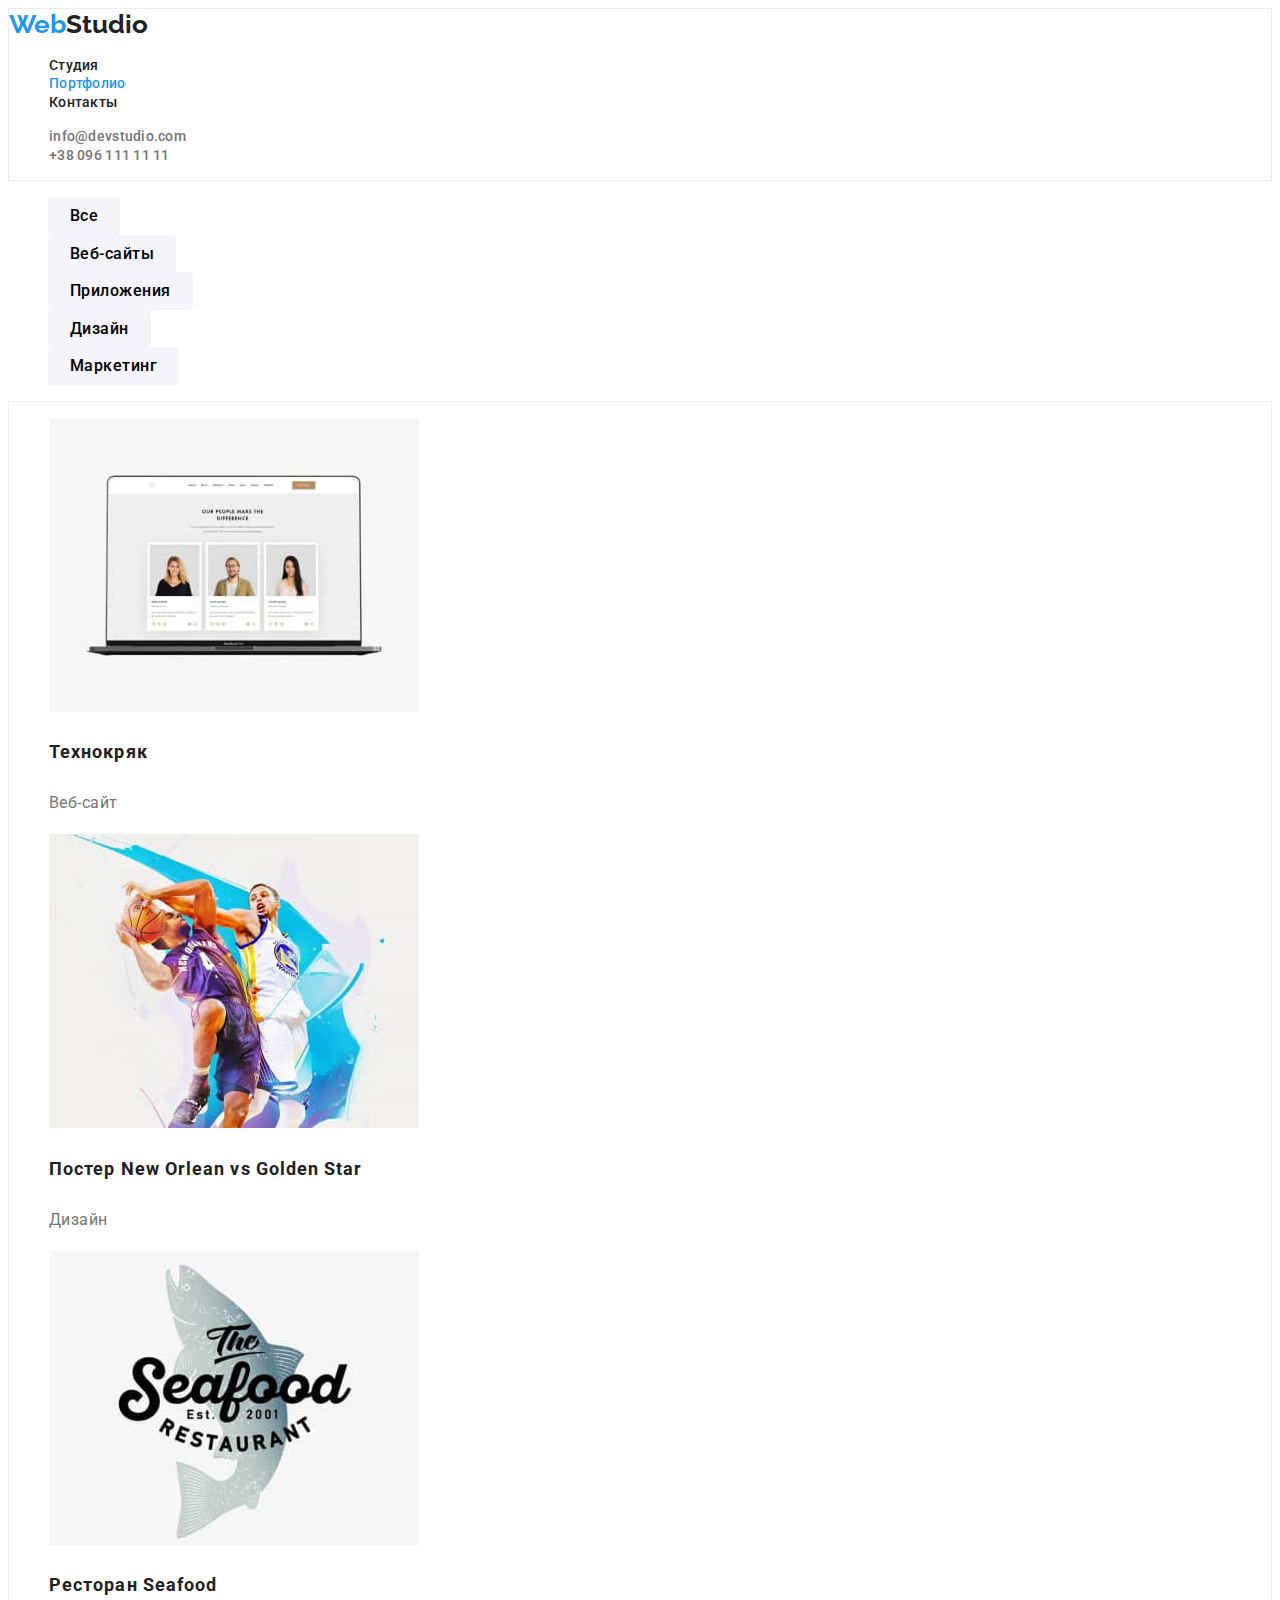
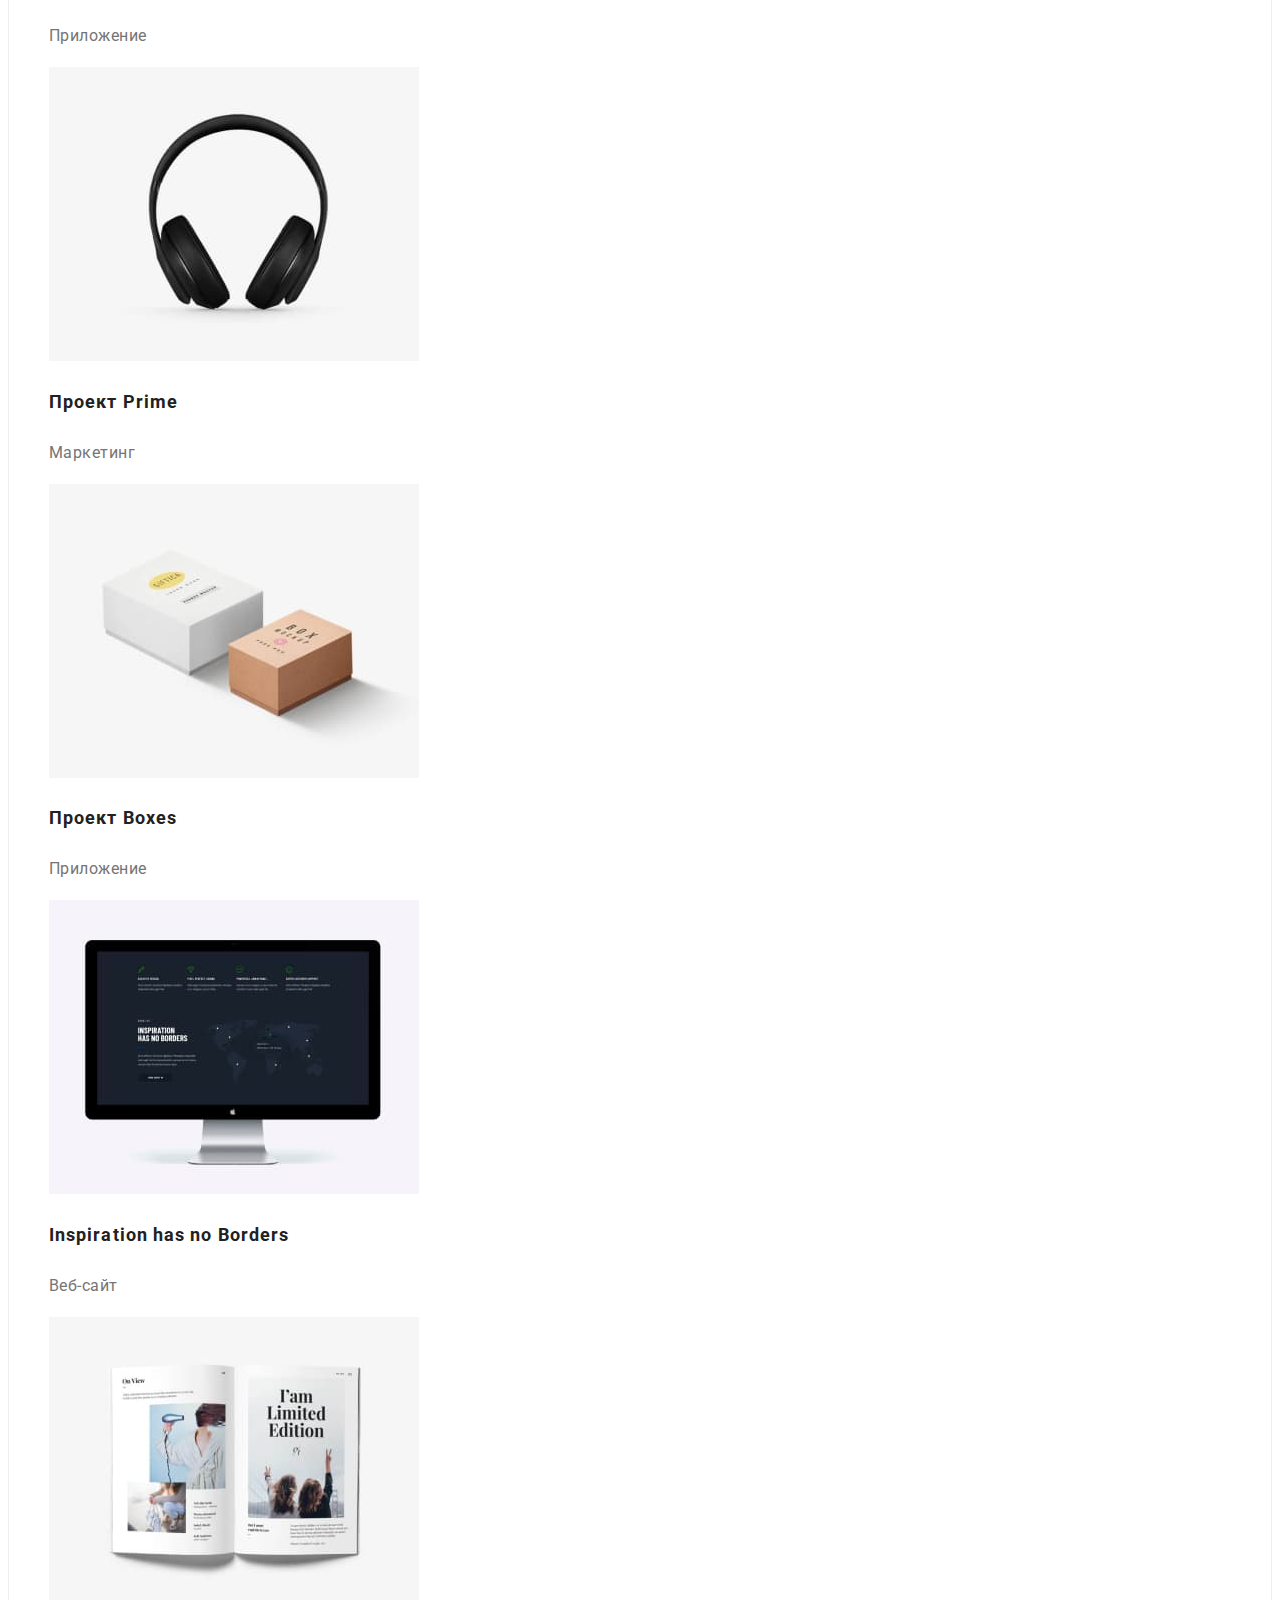
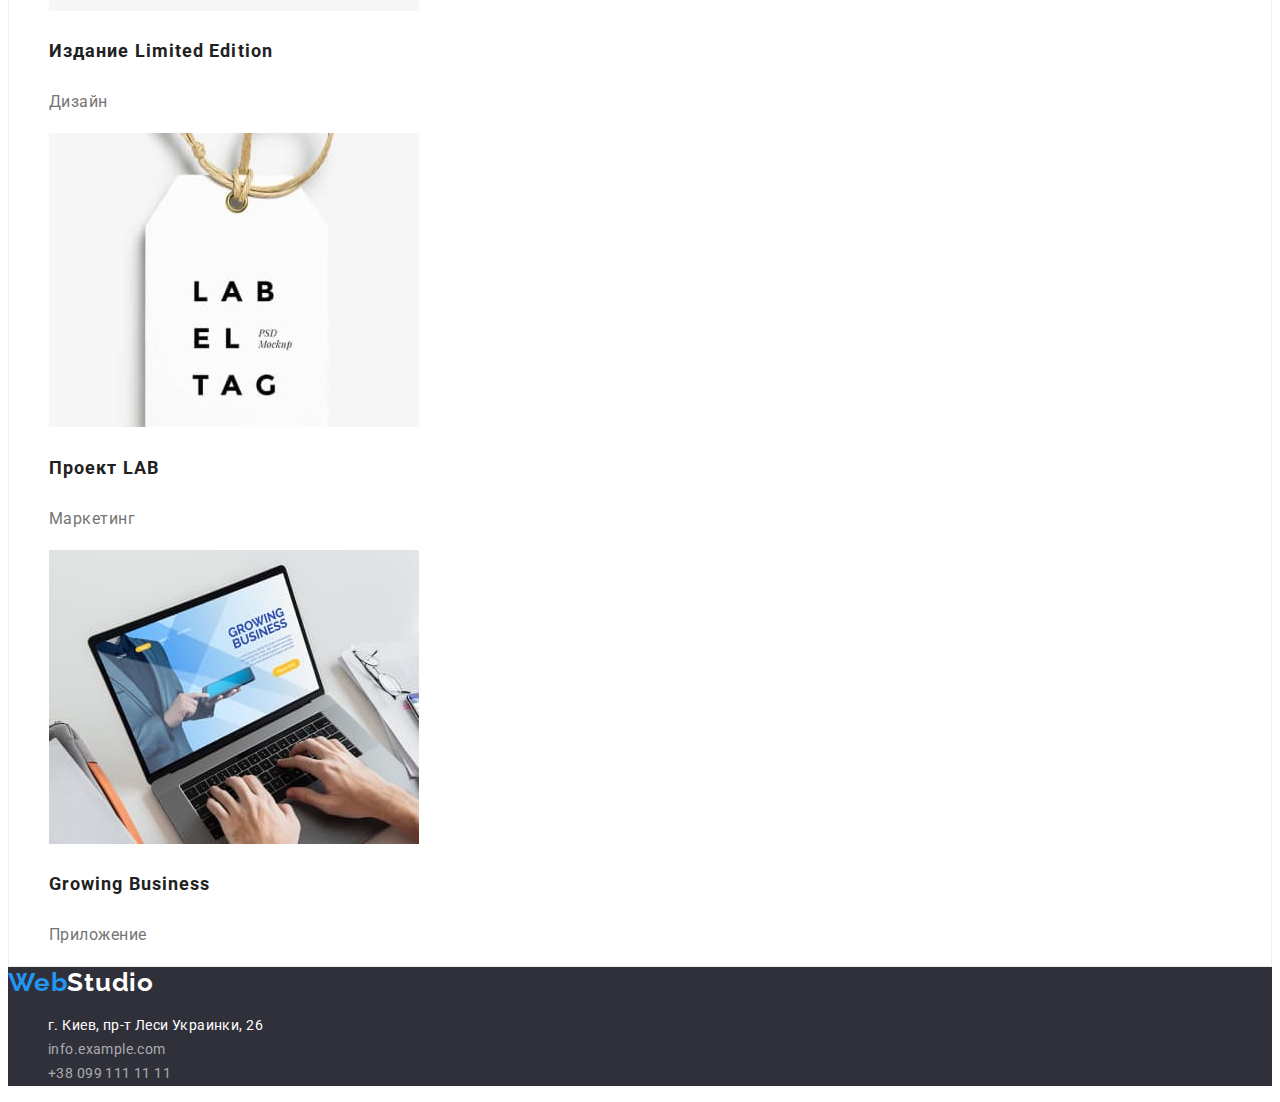
==== portfolio.html @ 3dc6fac5 "Initial commit" ====
<!DOCTYPE html>
<html lang="ru">
  <head>
    <meta charset="UTF-8" />
    <meta http-equiv="X-UA-Compatible" content="IE=edge" />
    <meta name="viewport" content="width=device-width, initial-scale=1.0" />
    <title>Портфолио</title>
    <link link rel="stylesheet" href="./css/styles.css" />
    <link link
      href="https://fonts.googleapis.com/css2?family=Raleway:wght@700&family=Roboto:wght@400;500;700;900&display=swap"
      rel="stylesheet"
    />
  </head>
  <body>
    <header class="header">
      <div class="container container-top">
        <a class="logo header-logo link" href="./index.html">
          <span class="logo-accent">Web</span>Studio
        </a>
        <div class="header-content">
          <nav class="nav">
            <ul class="nav-list list">
              <li class="nav-list-item">
                <a class="nav-link link" href="./index.html">Студия</a>
              </li>
              <li class="nav-list-item">
                <a class="nav-link link nav-link-active" href="./portfolio.html">Портфолио</a>
              </li>
              <li class="nav-list-item">
                <a class="nav-link link" href="#contacts">Контакты</a>
              </li>
            </ul>
          </nav>
          <ul class="top-menu-contacts-list list">
            <li class="top-menu-contacts-item">
              <a
                class="top-menu-contacts-link link"
                href="mailto:info@devstudio.com"
              >
                info@devstudio.com</a
              >
            </li>
            <li class="top-menu-contacts-item">
              <a class="top-menu-contacts-link link" href="tel:+380961111111"
                >+38 096 111 11 11</a
              >
            </li>
          </ul>
        </div>
      </div>
    </header>
    <main>
      <!-- Filters Section -->
      <section class="filters-section">
        <div class="container filters-container">
          <h2 hidden class="section-title">Фильтры</h2>
          <ul class="filters-list list">
            <li class="filters-item item">
              <button class="filters-button btn" type="button">Все</button>
            </li>
            <li class="filters-item item">
              <button class="filters-button btn" type="button">Веб-сайты</button>
            </li>
            <li class="filters-item item">
              <button class="filters-button btn" type="button">Приложения</button>
            </li>
            <li class="filters-item item">
              <button class="filters-button btn" type="button">Дизайн</button>
            </li>
            <li class="filters-item item">
              <button class="filters-button btn " type="button">Маркетинг</button>
            </li>
          </ul>
        </div>
      </section>
      <!-- Projects Section -->
      <section class="projects-section">
        <div class="conteiner projects-conteiner">
          <h2 hidden class="section-title">Проекты</h2>
          <!-- скрыть -->
          <ul class="projects-list list">
            <li class="projects-item">
              <img
                src="./images/projects/project1.jpg"
                alt="project1"
                class="projects-img"
                width="370"
                height="294"
              />
              <h3 class="projects-name">Технокряк</h3>
              <p class="projets-description">Веб-сайт</p>
            </li>
            <li class="projects-item">
              <img
                src="./images/projects/project2.jpg"
                alt="project2"
                class="projects-img"
                width="370"
                height="294"
              />
              <h3 class="projects-name">Постер New Orlean vs Golden Star</h3>
              <p class="projets-description">Дизайн</p>
            </li>
            <li class="projects-item">
              <img
                src="./images/projects/project3.jpg"
                alt="project3"
                class="projects-img"
                width="370"
                height="294"
              />
              <h3 class="projects-name">Ресторан Seafood</h3>
              <p class="projets-description">Приложение</p>
            </li>
            <li class="projects-item">
              <img
                src="./images/projects/project4.jpg"
                alt="project4"
                class="projects-img"
                width="370"
                height="294"
              />
              <h3 class="projects-name">Проект Prime</h3>
              <p class="projets-description">Маркетинг</p>
            </li>
            <li class="projects-item">
              <img
                src="./images/projects/project5.jpg"
                alt="project5"
                class="projects-img"
                width="370"
                height="294"
              />
              <h3 class="projects-name">Проект Boxes</h3>
              <p class="projets-description">Приложение</p>
            </li>
            <li class="projects-item">
              <img
                src="./images/projects/project6.jpg"
                alt="project6"
                class="projects-img"
                width="370"
                height="294"
              />
              <h3 class="projects-name" lang="en">Inspiration has no Borders</h3>
              <p class="projets-description">Веб-сайт</p>
            </li>
            <li class="projects-item">
              <img
                src="./images/projects/project7.jpg"
                alt="project7"
                class="projects-img"
                width="370"
                height="294"
              />
              <h3 class="projects-name">Издание Limited Edition</h3>
              <p class="projets-description">Дизайн</p>
            </li>
            <li class="projects-item">
              <img
                src="./images/projects/project8.jpg"
                alt="project8"
                class="projects-img"
                width="370"
                height="294"
              />
              <h3 class="projects-name">Проект LAB</h3>
              <p class="projets-description">Маркетинг</p>
            </li>
            <li class="projects-item">
              <img
                src="./images/projects/project9.jpg"
                alt="project9"
                class="projects-img"
                width="370"
                height="294"
              />
              <h3 class="projects-name" lang="en">Growing Business</h3>
              <p class="projets-description">Приложение</p>
            </li>
          </ul>
        </div>
      </section>
    </main>
    <!--Footer-->
    <footer class="footer" id="contacts">
      <div class="container footer-container">
        <a class="logo footer-logo link" href="./index.html">
          <span class="logo-accent">Web</span>Studio
        </a>
        <address class="footer-address">
          <ul class="footer-list list">
            <li>
              <a
                href="https://goo.gl/maps/AorqNfxdtR1ALaBC8"
                target="-blank"
                rel="noopener noreferrer"
                class="footer-contacts-item link"
                >г. Киев, пр-т Леси Украинки, 26</a
              >
            </li>
            <li>
              <a class="footer-contacts-link link" href="mailto:info.example.com"
                >info.example.com</a
              >
            </li>
            <li>
              <a class="footer-contacts-link link" href="tel:+380991111111">
                +38 099 111 11 11</a
              >
            </li>
          </ul>
        </address>
      </div>
    </footer>
  </body>
</html>
---- css/styles.css ----
:root {
    --accent: #2196F3;
    --main-bg: #FFFFFF;
    --secondary-bg: #F5F4FA;
    --main-text: #212121;
    --secondary-text: #757575;
    --light-text: #ffffff;
    --footer-contacts: rgba(255, 255, 255, 0.6);
    --footer-bg: #2F303A;
    --nav-underline: #ECECEC;
    --item-border: #EEEEEE;
    /* fonts */
    --main-font:"Roboto";
    --secondary-font: "Raleway";
}

body {
    font-family:var(--main-font),sans-serif;
    font-size: 16px;
    line-height: 1.15;
    color: var(--main-text);
    background-color: var(--main-bg);
    height: 100%;
}

.btn {
    font-family: inherit;
    text-transform: none;
    border-style: none;
    border-radius: 4px;
}

.list {
    list-style: none;

}

.link {
    text-decoration: none;
    color: var(--main-text)
}


/* Header section */

.header {
    background-color: var(--main-bg);
    border: 1px solid var(--nav-underline);
}

.nav-link, .top-menu-contacts-link {
    font-style: normal;
    font-weight: 500;
    font-size: 14px;
    line-height: 1.14;
    letter-spacing: 0.02em;
}
.nav-link {
    color: var(--main-text);
}

.nav-link-active {
    color: var(--accent);
}
.top-menu-contacts-link{
    color: var(--secondary-text);
}

/* Hover */

.top-menu-contacts-link:hover,
.nav-link:hover,
.footer-contacts-link:hover,
.footer-contacts-item:hover,
.top-menu-contacts-link:focus,
.nav-link:focus,
.footer-contacts-link:focus,
.footer-contacts-item:focus {
    outline: none;
    border: none;
    color: var(--accent)
}

.hero-button,
.filters-button:hover,
.hero-button,
.filters-button:focus {
    outline: none;
    cursor: pointer;
}

.filters-button:hover,
.filters-button:focus {
    background-color: var(--accent);
    box-shadow: 0px 3px 1px rgba(0, 0, 0, 0.1), 0px 1px 2px rgba(0, 0, 0, 0.08), 0px 2px 2px rgba(0, 0, 0, 0.12);
    color: var(--light-text);
}

/* Logo */

.logo {
    width: 145px;
    height: 31px;
    display: flex;
    font-size: 26px;
    line-height: 1.2;
    font-family:var(--secondary-font), sans-serif;
    font-weight: 700;
}

.logo-accent {
    color: var(--accent)
}

/* hero */

.hero-container {
    background-color: var(--footer-bg);
}

.hero-container {
    width: 100%;    
    height: 600px;
    margin-left: 0px;
    margin-top: 0px;
}

.hero-title {
    font-style: normal;
    font-weight: 900;
    font-size: 44px;
    line-height: 1.36;
    color: var(--light-text);
    text-align: center;
    letter-spacing: 0.06em;
    text-transform: uppercase;
}

.hero-title {
    max-width: 696px;
    height: 120px;
    margin: auto;
    padding-top: 200px;
}

/* hero button */

.hero-button {
    font-style: normal;
    font-weight: 700;
    line-height: 1.875;
    font-size: 16px;
    background-color: var(--accent);
    box-shadow: 0px 4px 4px rgba(0, 0, 0, 0.15);
    letter-spacing: 0.06em;
    color: var(--light-text);
}

.hero-button {
    margin-left: auto;
    margin-right: auto;
    padding: 10px 32px;  
}

.hero-button {
    display: block;
    align-items: center;
    text-align: center;
}

/* Section title */
.section_title {
    font-style: normal;
    font-weight: 700;
    font-size: 36px;
    line-height: 1.17;
    text-align: center;
    letter-spacing: 0.03em;
}
.section_title {
    text-align: center;
    margin-bottom: 30px
}

/* Benefits section */

.benefits-item-title {
    font-style: normal;
    font-weight: 700;
    font-size: 14px;
    line-height: 1.14;
    letter-spacing: 0.03em;
    text-transform: uppercase;
}

.benefits-item-text {
    font-size: 14px;
    line-height: 1.7;
    letter-spacing: 0.03em;
    color:var(--secondary-text)
}

/* Team Section */

.team-container {
    background-color: var(--secondary-bg);
    width: 1600px;
}

.team-card-name, .team-card-position {
    font-style: normal;
    font-size: 16px;
    line-height: 1.19;
    text-align: center;
    letter-spacing: 0.03em;
}
.team-card-name {
font-weight: 500;
}
.team-card-position, .projets-description  {
    color: var(--secondary-text);
}

/* Portfolio filters */

.filters-button {
    font-style: normal;
    font-weight: 500;
    font-size: 16px;
    line-height: 1.6;
    text-align: center;
    letter-spacing: 0.03em;
    background-color: var(--secondary-bg);
    padding: 6px 22px;
}

/* Ptojects */

.projects-conteiner {
    box-sizing: border-box;
    border: 1px solid #EEEEEE;
}

.projects-name {
    font-style: normal;
    font-weight: 700;
    font-size: 18px;
    line-height: 2;
    letter-spacing: 0.06em;
}

.projets-description {
    line-height: 1.88;
    letter-spacing: 0.03em;
}

/* Footer */

.footer-container {
    background-color: var(--footer-bg);
}

.footer-logo {
    font-style: normal;
    font-weight: 700;
    font-size: 26px;
    line-height: 1.19;
    letter-spacing: 0.03em;
    color: var(--light-text);
}

.footer-contacts-item, .footer-contacts-link {
    font-style: normal;
    font-weight: 400;
    font-size: 14px;
    line-height: 1.7;
    letter-spacing: 0.03em;
}

.footer-contacts-item {
    color: var(--light-text);
}

.footer-contacts-link {
    color: rgba(255, 255, 255, 0.6);
}
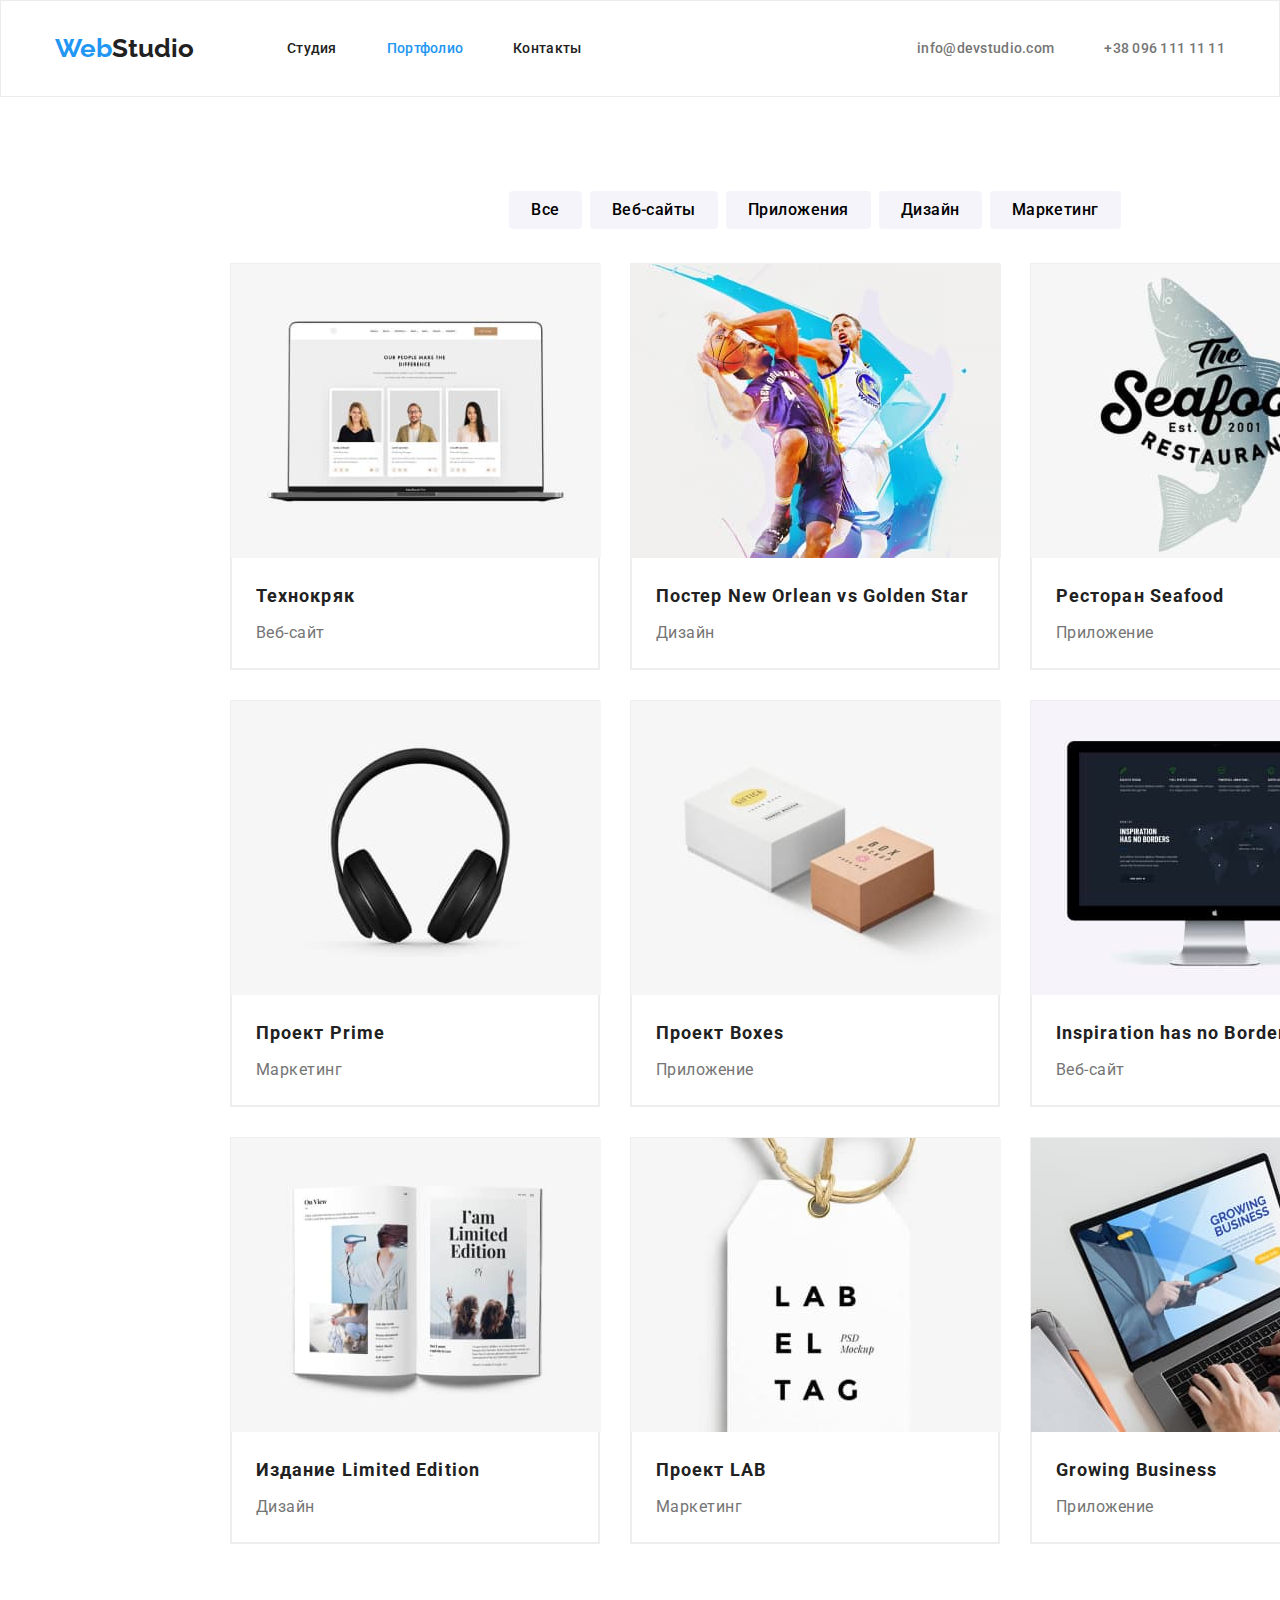
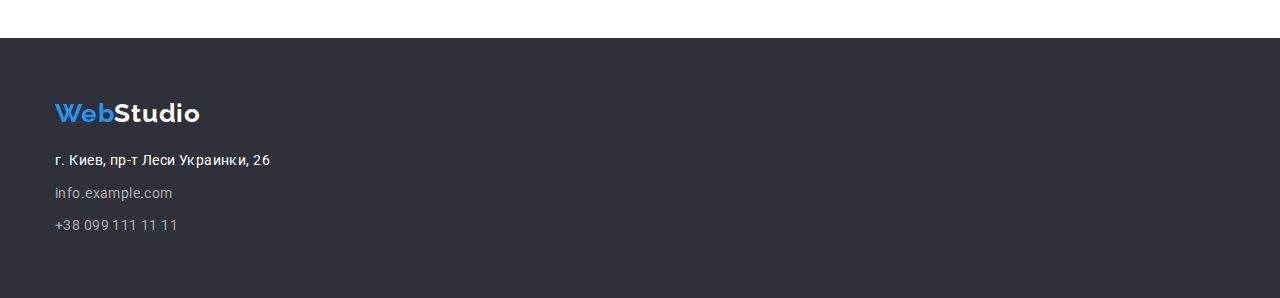
==== commit a4355f85: "flex+margin+hidden" ====
--- a/portfolio.html
+++ b/portfolio.html
@@ -5,15 +5,14 @@
     <meta http-equiv="X-UA-Compatible" content="IE=edge" />
     <meta name="viewport" content="width=device-width, initial-scale=1.0" />
     <title>Портфолио</title>
+    <link rel="stylesheet" href="https://cdnjs.cloudflare.com/ajax/libs/modern-normalize/1.1.0/modern-normalize.min.css" integrity="sha512-wpPYUAdjBVSE4KJnH1VR1HeZfpl1ub8YT/NKx4PuQ5NmX2tKuGu6U/JRp5y+Y8XG2tV+wKQpNHVUX03MfMFn9Q==" crossorigin="anonymous" referrerpolicy="no-referrer" />
     <link link rel="stylesheet" href="./css/styles.css" />
-    <link link
-      href="https://fonts.googleapis.com/css2?family=Raleway:wght@700&family=Roboto:wght@400;500;700;900&display=swap"
-      rel="stylesheet"
-    />
+    <link link href="https://fonts.googleapis.com/css2?family=Raleway:wght@700&family=Roboto:wght@400;500;700;900&display=swap" rel="stylesheet"/>
   </head>
   <body>
+    <!-- header -->
     <header class="header">
-      <div class="container container-top">
+      <div class="container container-top-line">
         <a class="logo header-logo link" href="./index.html">
           <span class="logo-accent">Web</span>Studio
         </a>
@@ -24,7 +23,9 @@
                 <a class="nav-link link" href="./index.html">Студия</a>
               </li>
               <li class="nav-list-item">
-                <a class="nav-link link nav-link-active" href="./portfolio.html">Портфолио</a>
+                <a class="nav-link link nav-link-active" href="./portfolio.html"
+                  >Портфолио</a
+                >
               </li>
               <li class="nav-list-item">
                 <a class="nav-link link" href="#contacts">Контакты</a>
@@ -49,34 +50,40 @@
         </div>
       </div>
     </header>
-    <main>
+    <main class="section">
       <!-- Filters Section -->
-      <section class="filters-section">
+      <section class="filters">
         <div class="container filters-container">
-          <h2 hidden class="section-title">Фильтры</h2>
+          <h2 class="section-title hidden">Фильтры</h2>
           <ul class="filters-list list">
             <li class="filters-item item">
               <button class="filters-button btn" type="button">Все</button>
             </li>
             <li class="filters-item item">
-              <button class="filters-button btn" type="button">Веб-сайты</button>
-            </li>
-            <li class="filters-item item">
-              <button class="filters-button btn" type="button">Приложения</button>
+              <button class="filters-button btn" type="button">
+                Веб-сайты
+              </button>
+            </li>
+            <li class="filters-item item">
+              <button class="filters-button btn" type="button">
+                Приложения
+              </button>
             </li>
             <li class="filters-item item">
               <button class="filters-button btn" type="button">Дизайн</button>
             </li>
             <li class="filters-item item">
-              <button class="filters-button btn " type="button">Маркетинг</button>
+              <button class="filters-button btn" type="button">
+                Маркетинг
+              </button>
             </li>
           </ul>
         </div>
       </section>
       <!-- Projects Section -->
-      <section class="projects-section">
-        <div class="conteiner projects-conteiner">
-          <h2 hidden class="section-title">Проекты</h2>
+      <section class="projects">
+        <div class="container projects-container">
+          <h2 class="section-title hidden">Проекты</h2>
           <!-- скрыть -->
           <ul class="projects-list list">
             <li class="projects-item">
@@ -87,8 +94,10 @@
                 width="370"
                 height="294"
               />
-              <h3 class="projects-name">Технокряк</h3>
-              <p class="projets-description">Веб-сайт</p>
+              <div class="projects-card">
+                <h3 class="projects-name">Технокряк</h3>
+                <p class="projets-description">Веб-сайт</p>
+              </div>
             </li>
             <li class="projects-item">
               <img
@@ -98,8 +107,10 @@
                 width="370"
                 height="294"
               />
-              <h3 class="projects-name">Постер New Orlean vs Golden Star</h3>
-              <p class="projets-description">Дизайн</p>
+              <div class="projects-card">
+                <h3 class="projects-name">Постер New Orlean vs Golden Star</h3>
+                <p class="projets-description">Дизайн</p>
+              </div>
             </li>
             <li class="projects-item">
               <img
@@ -109,8 +120,10 @@
                 width="370"
                 height="294"
               />
-              <h3 class="projects-name">Ресторан Seafood</h3>
-              <p class="projets-description">Приложение</p>
+              <div class="projects-card">
+                <h3 class="projects-name">Ресторан Seafood</h3>
+                <p class="projets-description">Приложение</p>
+              </div>
             </li>
             <li class="projects-item">
               <img
@@ -120,8 +133,10 @@
                 width="370"
                 height="294"
               />
-              <h3 class="projects-name">Проект Prime</h3>
-              <p class="projets-description">Маркетинг</p>
+              <div class="projects-card">
+                <h3 class="projects-name">Проект Prime</h3>
+                <p class="projets-description">Маркетинг</p>
+              </div>
             </li>
             <li class="projects-item">
               <img
@@ -131,8 +146,10 @@
                 width="370"
                 height="294"
               />
-              <h3 class="projects-name">Проект Boxes</h3>
-              <p class="projets-description">Приложение</p>
+              <div class="projects-card">
+                <h3 class="projects-name">Проект Boxes</h3>
+                <p class="projets-description">Приложение</p>
+              </div>
             </li>
             <li class="projects-item">
               <img
@@ -142,8 +159,12 @@
                 width="370"
                 height="294"
               />
-              <h3 class="projects-name" lang="en">Inspiration has no Borders</h3>
-              <p class="projets-description">Веб-сайт</p>
+              <div class="projects-card">
+                <h3 class="projects-name" lang="en">
+                  Inspiration has no Borders
+                </h3>
+                <p class="projets-description">Веб-сайт</p>
+              </div>
             </li>
             <li class="projects-item">
               <img
@@ -153,8 +174,10 @@
                 width="370"
                 height="294"
               />
-              <h3 class="projects-name">Издание Limited Edition</h3>
-              <p class="projets-description">Дизайн</p>
+              <div class="projects-card">
+                <h3 class="projects-name">Издание Limited Edition</h3>
+                <p class="projets-description">Дизайн</p>
+              </div>
             </li>
             <li class="projects-item">
               <img
@@ -164,8 +187,10 @@
                 width="370"
                 height="294"
               />
-              <h3 class="projects-name">Проект LAB</h3>
-              <p class="projets-description">Маркетинг</p>
+              <div class="projects-card">
+                <h3 class="projects-name">Проект LAB</h3>
+                <p class="projets-description">Маркетинг</p>
+              </div>
             </li>
             <li class="projects-item">
               <img
@@ -175,8 +200,10 @@
                 width="370"
                 height="294"
               />
-              <h3 class="projects-name" lang="en">Growing Business</h3>
-              <p class="projets-description">Приложение</p>
+              <div class="projects-card">
+                <h3 class="projects-name" lang="en">Growing Business</h3>
+                <p class="projets-description">Приложение</p>
+              </div>
             </li>
           </ul>
         </div>
@@ -190,7 +217,7 @@
         </a>
         <address class="footer-address">
           <ul class="footer-list list">
-            <li>
+            <li class="footer-item">
               <a
                 href="https://goo.gl/maps/AorqNfxdtR1ALaBC8"
                 target="-blank"
@@ -199,12 +226,14 @@
                 >г. Киев, пр-т Леси Украинки, 26</a
               >
             </li>
-            <li>
-              <a class="footer-contacts-link link" href="mailto:info.example.com"
+            <li class="footer-item">
+              <a
+                class="footer-contacts-link link"
+                href="mailto:info.example.com"
                 >info.example.com</a
               >
             </li>
-            <li>
+            <li class="footer-item">
               <a class="footer-contacts-link link" href="tel:+380991111111">
                 +38 099 111 11 11</a
               >
--- a/css/styles.css
+++ b/css/styles.css
@@ -1,69 +1,158 @@
 :root {
-    --accent: #2196F3;
-    --main-bg: #FFFFFF;
-    --secondary-bg: #F5F4FA;
-    --main-text: #212121;
-    --secondary-text: #757575;
-    --light-text: #ffffff;
-    --footer-contacts: rgba(255, 255, 255, 0.6);
-    --footer-bg: #2F303A;
-    --nav-underline: #ECECEC;
-    --item-border: #EEEEEE;
-    /* fonts */
-    --main-font:"Roboto";
-    --secondary-font: "Raleway";
+  --accent: #2196f3;
+  --main-bg: #ffffff;
+  --secondary-bg: #f5f4fa;
+  --main-text: #212121;
+  --secondary-text: #757575;
+  --light-text: #ffffff;
+  --footer-contacts: rgba(255, 255, 255, 0.6);
+  --footer-bg: #2f303a;
+  --nav-underline: #ececec;
+  --item-border: #eeeeee;
+  /* fonts */
+  --main-font: 'Roboto';
+  --secondary-font: 'Raleway';
+}
+
+*,
+*::before,
+*::after {
+  box-sizing: border-box;
 }
 
 body {
-    font-family:var(--main-font),sans-serif;
-    font-size: 16px;
-    line-height: 1.15;
-    color: var(--main-text);
-    background-color: var(--main-bg);
-    height: 100%;
-}
-
+  font-family: var(--main-font), sans-serif;
+  font-size: 16px;
+  line-height: 1.15;
+  color: var(--main-text);
+  background-color: var(--main-bg);
+  margin: 0;
+}
+
+h1,
+h2,
+h3,
+p {
+  margin: 0;
+  pointer-events: none;
+}
+.hidden {
+    position: absolute; 
+  width: 1px; 
+  height: 1px; 
+  margin: -1px; 
+  border: 0; 
+  padding: 0; 
+  white-space: nowrap; 
+  clip-path: inset(100%); 
+  clip: rect(0 0 0 0); 
+  overflow: hidden; 
+} 
+}
+
+img {
+    width: 100%;
+    display: block;
+}
 .btn {
-    font-family: inherit;
-    text-transform: none;
-    border-style: none;
-    border-radius: 4px;
+  font-family: inherit;
+  text-transform: none;
+  border-style: none;
+  border-radius: 4px;
 }
 
 .list {
-    list-style: none;
-
+  list-style: none;
+  margin: 0;
+  padding: 0;
+  display: flex;
+  flex-direction: row;
 }
 
 .link {
-    text-decoration: none;
-    color: var(--main-text)
-}
-
+  text-decoration: none;
+  color: var(--main-text);
+}
+
+.container {
+  margin-left: auto;
+  margin-right: auto;
+  width: 1200px;
+  padding-left: 15px;
+  padding-right: 15px;
+}
+
+.section {
+  padding: 94px 215px 0px;
+}
 
 /* Header section */
 
 .header {
-    background-color: var(--main-bg);
-    border: 1px solid var(--nav-underline);
-}
-
-.nav-link, .top-menu-contacts-link {
-    font-style: normal;
-    font-weight: 500;
-    font-size: 14px;
-    line-height: 1.14;
-    letter-spacing: 0.02em;
+  background-color: var(--main-bg);
+  border: 1px solid var(--nav-underline);
+}
+
+.header {
+  width: 100%;
+  display: flex;
+  align-items: center;
+  padding-top: 32px;
+  padding-bottom: 32px;
+}
+
+.container-top-line {
+  display: flex;
+  align-items: center;
+}
+
+.header-content {
+  margin-left: 93px;
+  width: 100%;
+  display: flex;
+  flex-direction: row;
+  align-items: center;
+}
+
+.nav-list-item {
+  display: flex;
+  margin-right: 50px;
+}
+.nav-list-item:last-child {
+  margin-right: 0;
+}
+
+.top-menu-contacts-list {
+  flex-direction: row;
+  margin-left: auto;
+  width: auto;
+  display: flex;
+}
+
+.top-menu-contacts-item {
+  margin-right: 50px;
+}
+.top-menu-contacts-item:last-child {
+  margin-right: 0;
+}
+
+.nav-link,
+.top-menu-contacts-link {
+  font-style: normal;
+  font-weight: 500;
+  font-size: 14px;
+  line-height: 1.14;
+  letter-spacing: 0.02em;
 }
 .nav-link {
-    color: var(--main-text);
+  color: var(--main-text);
 }
 
 .nav-link-active {
-    color: var(--accent);
-}
-.top-menu-contacts-link{
-    color: var(--secondary-text);
+  color: var(--accent);
+}
+.top-menu-contacts-link {
+  color: var(--secondary-text);
 }
 
 /* Hover */
@@ -76,211 +165,334 @@
 .nav-link:focus,
 .footer-contacts-link:focus,
 .footer-contacts-item:focus {
-    outline: none;
-    border: none;
-    color: var(--accent)
+  outline: none;
+  border: none;
+  color: var(--accent);
 }
 
 .hero-button,
 .filters-button:hover,
 .hero-button,
 .filters-button:focus {
-    outline: none;
-    cursor: pointer;
+  outline: none;
+  cursor: pointer;
 }
 
 .filters-button:hover,
 .filters-button:focus {
-    background-color: var(--accent);
-    box-shadow: 0px 3px 1px rgba(0, 0, 0, 0.1), 0px 1px 2px rgba(0, 0, 0, 0.08), 0px 2px 2px rgba(0, 0, 0, 0.12);
-    color: var(--light-text);
+  background-color: var(--accent);
+  box-shadow: 0px 3px 1px rgba(0, 0, 0, 0.1), 0px 1px 2px rgba(0, 0, 0, 0.08),
+    0px 2px 2px rgba(0, 0, 0, 0.12);
+  color: var(--light-text);
 }
 
 /* Logo */
 
 .logo {
-    width: 145px;
-    height: 31px;
+  width: 145px;
+  height: 31px;
+  display: flex;
+  font-size: 26px;
+  line-height: 1.2;
+  font-family: var(--secondary-font), sans-serif;
+  font-weight: 700;
+}
+
+.logo-accent {
+  color: var(--accent);
+}
+
+/* hero */
+.hero {
+  width: 100%;
+  display: flex;
+  /* align-items: center; */
+  background-color: var(--footer-bg);
+  padding-top: 200px;
+  padding-bottom: 200px;
+  min-height: 600px;
+}
+
+.hero-container {
+  max-width: 696px;
+  margin: auto;
+}
+
+.hero-container {
+  display: flex;
+  flex-direction: column;
+}
+
+.hero-title {
+  font-style: normal;
+  font-weight: 900;
+  font-size: 44px;
+  line-height: 1.36;
+  color: var(--light-text);
+  text-align: center;
+  letter-spacing: 0.06em;
+  text-transform: uppercase;
+}
+
+.hero-title {
+  margin-bottom: 30px;
+}
+
+/* hero button */
+
+.hero-button {
+  font-style: normal;
+  font-weight: 700;
+  line-height: 1.875;
+  font-size: 16px;
+  background-color: var(--accent);
+  box-shadow: 0px 4px 4px rgba(0, 0, 0, 0.15);
+  letter-spacing: 0.06em;
+  color: var(--light-text);
+}
+
+.hero-button {
+  margin-left: auto;
+  margin-right: auto;
+  padding: 10px 32px;
+}
+
+.hero-button {
+  display: block;
+}
+
+/* Section title */
+.section-title {
+  font-style: normal;
+  font-weight: 700;
+  font-size: 36px;
+  line-height: 1.17;
+  text-align: center;
+  letter-spacing: 0.03em;
+}
+.section-title {
+  text-align: center;
+  margin-bottom: 50px;
+}
+
+/* Benefits section */
+
+/* .hidden {
+    overflow: hidden;
+} */
+
+.benefits-item {
+  margin-right: 30px;
+  width: calc((100% - (4 - 1) * 30px) / 4);
+}
+
+.benefits-item:last-child {
+  margin-right: 0;
+}
+
+.benefits-item-title {
+  text-align: left;
+  margin-bottom: 10px;
+}
+
+.benefits-item-title {
+  font-style: normal;
+  font-weight: 700;
+  font-size: 14px;
+  line-height: 1.14;
+  letter-spacing: 0.03em;
+  text-transform: uppercase;
+}
+
+.benefits-item-text {
+  font-size: 14px;
+  line-height: 1.7;
+  letter-spacing: 0.03em;
+  color: var(--secondary-text);
+}
+/* Activities */
+
+.activities {
+  display: flex;
+  flex-wrap: wrap;
+}
+
+.activities-item {
+  margin-right: 30px;
+  width: calc((100% - (3 - 1) * 30px) / 3);
+}
+
+.activities-item:last-child {
+  margin-right: 0;
+}
+
+/* Team Section */
+
+.team {
+  background-color: var(--secondary-bg);
+  padding-bottom: 94px;
+}
+
+.team-card:last-child {
+  margin-right: 0px;
+}
+.team-card {
+  margin-right: 30px;
+  box-shadow: 0px 1px 3px rgba(0, 0, 0, 0.12), 0px 1px 1px rgba(0, 0, 0, 0.14),
+    0px 2px 1px rgba(0, 0, 0, 0.2);
+  border-radius: 0px 0px 4px 4px;
+  text-align: center;
+  padding-bottom: 30px;
+  width: calc((100% - (4 - 1) * 30px) / 4);
+}
+
+.team-img {
+  margin-bottom: 30px;
+}
+
+.team-card-name {
+  margin-bottom: 10px;
+}
+.team-card-name,
+.team-card-position {
+  font-style: normal;
+  font-size: 16px;
+  line-height: 1.19;
+  text-align: center;
+  letter-spacing: 0.03em;
+}
+.team-card-name {
+  font-weight: 500;
+}
+.team-card-position,
+.projets-description {
+  color: var(--secondary-text);
+}
+
+/* Portfolio filters */
+
+.filters {
+  margin-bottom: 34px;
+}
+
+.filters-container {
+  display: flex;
+  justify-content: center;
+  flex-wrap: wrap;
+}
+
+.filters-list {
+  flex-wrap: wrap;
+}
+.filters-item {
     display: flex;
-    font-size: 26px;
-    line-height: 1.2;
-    font-family:var(--secondary-font), sans-serif;
-    font-weight: 700;
-}
-
-.logo-accent {
-    color: var(--accent)
-}
-
-/* hero */
-
-.hero-container {
-    background-color: var(--footer-bg);
-}
-
-.hero-container {
-    width: 100%;    
-    height: 600px;
-    margin-left: 0px;
-    margin-top: 0px;
-}
-
-.hero-title {
-    font-style: normal;
-    font-weight: 900;
-    font-size: 44px;
-    line-height: 1.36;
-    color: var(--light-text);
-    text-align: center;
-    letter-spacing: 0.06em;
-    text-transform: uppercase;
-}
-
-.hero-title {
-    max-width: 696px;
-    height: 120px;
-    margin: auto;
-    padding-top: 200px;
-}
-
-/* hero button */
-
-.hero-button {
-    font-style: normal;
-    font-weight: 700;
-    line-height: 1.875;
-    font-size: 16px;
-    background-color: var(--accent);
-    box-shadow: 0px 4px 4px rgba(0, 0, 0, 0.15);
-    letter-spacing: 0.06em;
-    color: var(--light-text);
-}
-
-.hero-button {
-    margin-left: auto;
-    margin-right: auto;
-    padding: 10px 32px;  
-}
-
-.hero-button {
-    display: block;
-    align-items: center;
-    text-align: center;
-}
-
-/* Section title */
-.section_title {
-    font-style: normal;
-    font-weight: 700;
-    font-size: 36px;
-    line-height: 1.17;
-    text-align: center;
-    letter-spacing: 0.03em;
-}
-.section_title {
-    text-align: center;
-    margin-bottom: 30px
-}
-
-/* Benefits section */
-
-.benefits-item-title {
-    font-style: normal;
-    font-weight: 700;
-    font-size: 14px;
-    line-height: 1.14;
-    letter-spacing: 0.03em;
-    text-transform: uppercase;
-}
-
-.benefits-item-text {
-    font-size: 14px;
-    line-height: 1.7;
-    letter-spacing: 0.03em;
-    color:var(--secondary-text)
-}
-
-/* Team Section */
-
-.team-container {
-    background-color: var(--secondary-bg);
-    width: 1600px;
-}
-
-.team-card-name, .team-card-position {
-    font-style: normal;
-    font-size: 16px;
-    line-height: 1.19;
-    text-align: center;
-    letter-spacing: 0.03em;
-}
-.team-card-name {
-font-weight: 500;
-}
-.team-card-position, .projets-description  {
-    color: var(--secondary-text);
-}
-
-/* Portfolio filters */
-
+}
 .filters-button {
-    font-style: normal;
-    font-weight: 500;
-    font-size: 16px;
-    line-height: 1.6;
-    text-align: center;
-    letter-spacing: 0.03em;
-    background-color: var(--secondary-bg);
-    padding: 6px 22px;
-}
-
+  font-style: normal;
+  font-weight: 500;
+  font-size: 16px;
+  line-height: 1.6;
+  text-align: center;
+  letter-spacing: 0.03em;
+  background-color: var(--secondary-bg);
+  padding: 6px 22px;
+}
+
+.filters-item:not(:last-child) {
+    margin-right: 8px;
+}
 /* Ptojects */
-
-.projects-conteiner {
-    box-sizing: border-box;
-    border: 1px solid #EEEEEE;
-}
-
+.projects {
+    padding-bottom: 94px;
+}
+.projects-list {
+    flex-wrap: wrap;
+    align-items: flex-start;
+}
+.projects-item {
+    width: calc((100% - (3 - 1) * 30px) / 3);
+    display: flex;
+    flex-direction: column;
+    border: 1px solid #eeeeee;
+}
+
+.projects-item:not(:nth-child(3n)) {
+    margin-right: 30px;
+}
+
+.projects-item:not(:nth-last-child(-n+3)) {
+    margin-bottom: 30px;
+  }
+
+.projects-card {
+    text-align: left;
+    border-left: 1px solid #EEEEEE;
+    border-right: 1px solid #EEEEEE;
+    border-bottom: 1px solid #EEEEEE;
+    padding: 20px 24px;
+}
 .projects-name {
-    font-style: normal;
-    font-weight: 700;
-    font-size: 18px;
-    line-height: 2;
-    letter-spacing: 0.06em;
+  font-style: normal;
+  font-weight: 700;
+  font-size: 18px;
+  line-height: 2;
+  letter-spacing: 0.06em;
+  margin-bottom: 4px;
 }
 
 .projets-description {
-    line-height: 1.88;
-    letter-spacing: 0.03em;
+  line-height: 1.88;
+  letter-spacing: 0.03em;
 }
 
 /* Footer */
+.footer {   
+  background-color: var(--footer-bg);
+}
 
 .footer-container {
-    background-color: var(--footer-bg);
+  padding-top: 60px;
+  padding-bottom: 60px;
+  display: flex;
+  text-align: left;
+  flex-direction: column;
+}
+
+.footer-list {
+  flex-direction: column;
+}
+
+.footer-item {
+  margin-bottom: 9px;
+}
+
+.footer-item:last-child {
+  margin-bottom: 0px;
 }
 
 .footer-logo {
-    font-style: normal;
-    font-weight: 700;
-    font-size: 26px;
-    line-height: 1.19;
-    letter-spacing: 0.03em;
-    color: var(--light-text);
-}
-
-.footer-contacts-item, .footer-contacts-link {
-    font-style: normal;
-    font-weight: 400;
-    font-size: 14px;
-    line-height: 1.7;
-    letter-spacing: 0.03em;
+  font-style: normal;
+  font-weight: 700;
+  font-size: 26px;
+  line-height: 1.19;
+  letter-spacing: 0.03em;
+  color: var(--light-text);
+  margin-bottom: 20px;
+}
+
+.footer-contacts-item,
+.footer-contacts-link {
+  font-style: normal;
+  font-weight: 400;
+  font-size: 14px;
+  line-height: 1.7;
+  letter-spacing: 0.03em;
 }
 
 .footer-contacts-item {
-    color: var(--light-text);
+  color: var(--light-text);
 }
 
 .footer-contacts-link {
-    color: rgba(255, 255, 255, 0.6);
-}
+  color: rgba(255, 255, 255, 0.6);
+}
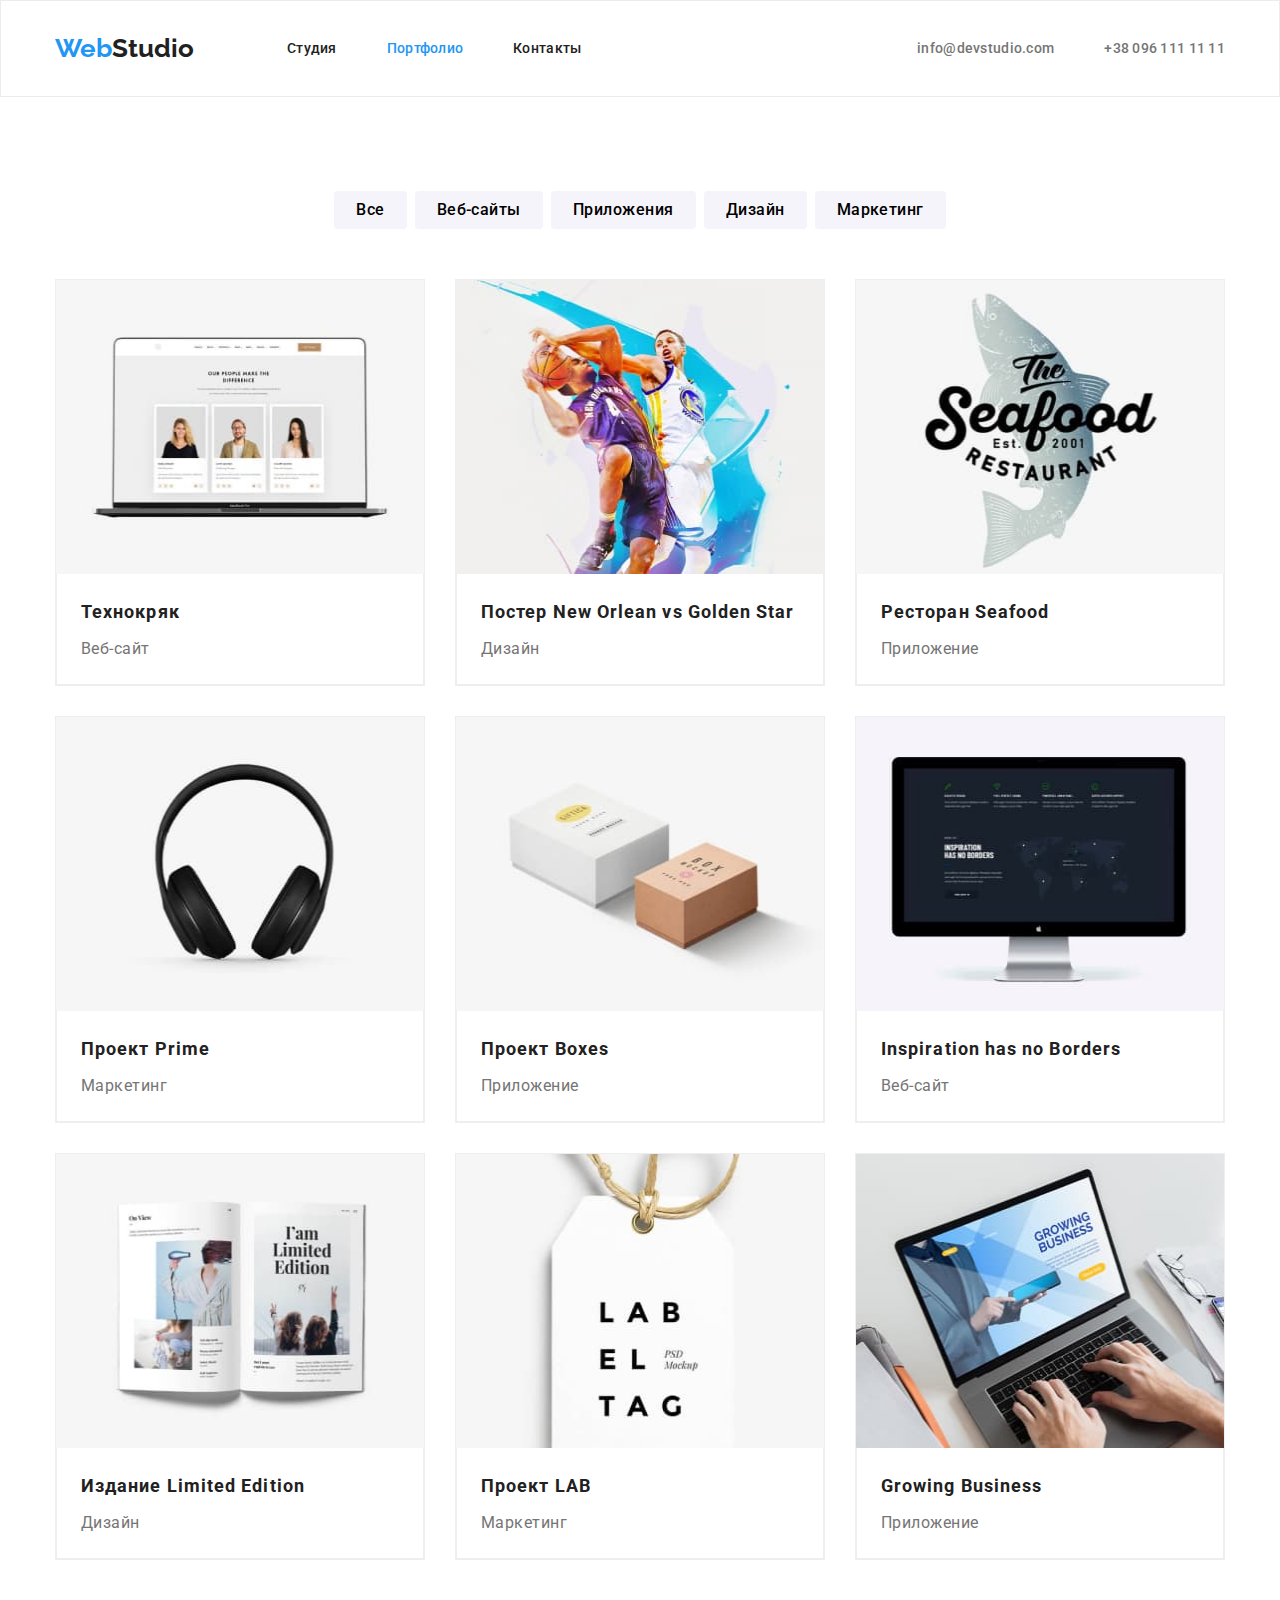
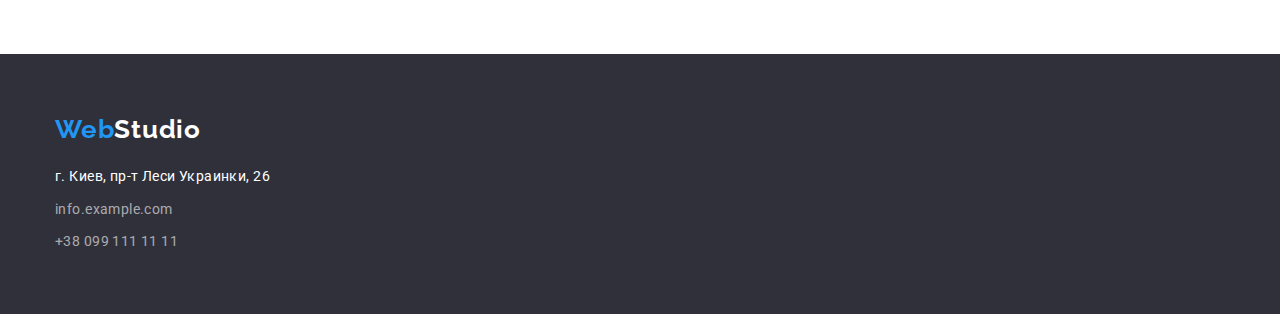
==== commit 738339e3: "del padding 94px+ section portfolio" ====
--- a/portfolio.html
+++ b/portfolio.html
@@ -5,9 +5,19 @@
     <meta http-equiv="X-UA-Compatible" content="IE=edge" />
     <meta name="viewport" content="width=device-width, initial-scale=1.0" />
     <title>Портфолио</title>
-    <link rel="stylesheet" href="https://cdnjs.cloudflare.com/ajax/libs/modern-normalize/1.1.0/modern-normalize.min.css" integrity="sha512-wpPYUAdjBVSE4KJnH1VR1HeZfpl1ub8YT/NKx4PuQ5NmX2tKuGu6U/JRp5y+Y8XG2tV+wKQpNHVUX03MfMFn9Q==" crossorigin="anonymous" referrerpolicy="no-referrer" />
+    <link
+      rel="stylesheet"
+      href="https://cdnjs.cloudflare.com/ajax/libs/modern-normalize/1.1.0/modern-normalize.min.css"
+      integrity="sha512-wpPYUAdjBVSE4KJnH1VR1HeZfpl1ub8YT/NKx4PuQ5NmX2tKuGu6U/JRp5y+Y8XG2tV+wKQpNHVUX03MfMFn9Q=="
+      crossorigin="anonymous"
+      referrerpolicy="no-referrer"
+    />
     <link link rel="stylesheet" href="./css/styles.css" />
-    <link link href="https://fonts.googleapis.com/css2?family=Raleway:wght@700&family=Roboto:wght@400;500;700;900&display=swap" rel="stylesheet"/>
+    <link
+      link
+      href="https://fonts.googleapis.com/css2?family=Raleway:wght@700&family=Roboto:wght@400;500;700;900&display=swap"
+      rel="stylesheet"
+    />
   </head>
   <body>
     <!-- header -->
@@ -50,9 +60,9 @@
         </div>
       </div>
     </header>
-    <main class="section">
-      <!-- Filters Section -->
-      <section class="filters">
+    <main>
+      <section class="portfolio section">
+        <!-- Filters -->
         <div class="container filters-container">
           <h2 class="section-title hidden">Фильтры</h2>
           <ul class="filters-list list">
@@ -79,9 +89,7 @@
             </li>
           </ul>
         </div>
-      </section>
-      <!-- Projects Section -->
-      <section class="projects">
+        <!-- Projects -->
         <div class="container projects-container">
           <h2 class="section-title hidden">Проекты</h2>
           <!-- скрыть -->
--- a/css/styles.css
+++ b/css/styles.css
@@ -36,24 +36,25 @@
   margin: 0;
   pointer-events: none;
 }
+
 .hidden {
-    position: absolute; 
-  width: 1px; 
-  height: 1px; 
-  margin: -1px; 
-  border: 0; 
-  padding: 0; 
-  white-space: nowrap; 
-  clip-path: inset(100%); 
-  clip: rect(0 0 0 0); 
-  overflow: hidden; 
-} 
+  position: absolute;
+  width: 1px;
+  height: 1px;
+  margin: -1px;
+  border: 0;
+  padding: 0;
+  white-space: nowrap;
+  clip-path: inset(100%);
+  clip: rect(0 0 0 0);
+  overflow: hidden;
 }
 
 img {
-    width: 100%;
-    display: block;
-}
+  width: 100%;
+  display: block;
+}
+
 .btn {
   font-family: inherit;
   text-transform: none;
@@ -83,7 +84,7 @@
 }
 
 .section {
-  padding: 94px 215px 0px;
+  padding: 94px 0px;
 }
 
 /* Header section */
@@ -202,11 +203,11 @@
   color: var(--accent);
 }
 
-/* hero */
+/* Hero section */
 .hero {
   width: 100%;
   display: flex;
-  /* align-items: center; */
+  align-items: center;
   background-color: var(--footer-bg);
   padding-top: 200px;
   padding-bottom: 200px;
@@ -277,10 +278,6 @@
 
 /* Benefits section */
 
-/* .hidden {
-    overflow: hidden;
-} */
-
 .benefits-item {
   margin-right: 30px;
   width: calc((100% - (4 - 1) * 30px) / 4);
@@ -310,11 +307,12 @@
   letter-spacing: 0.03em;
   color: var(--secondary-text);
 }
-/* Activities */
+/* Activities section */
 
 .activities {
   display: flex;
   flex-wrap: wrap;
+  padding-top: 0;
 }
 
 .activities-item {
@@ -371,21 +369,18 @@
 
 /* Portfolio filters */
 
-.filters {
-  margin-bottom: 34px;
-}
-
 .filters-container {
   display: flex;
   justify-content: center;
   flex-wrap: wrap;
+  margin-bottom: 50px;
 }
 
 .filters-list {
   flex-wrap: wrap;
 }
 .filters-item {
-    display: flex;
+  display: flex;
 }
 .filters-button {
   font-style: normal;
@@ -399,37 +394,35 @@
 }
 
 .filters-item:not(:last-child) {
-    margin-right: 8px;
-}
-/* Ptojects */
-.projects {
-    padding-bottom: 94px;
-}
+  margin-right: 8px;
+}
+/* Ptojects section */
+
 .projects-list {
-    flex-wrap: wrap;
-    align-items: flex-start;
+  flex-wrap: wrap;
+  align-items: flex-start;
 }
 .projects-item {
-    width: calc((100% - (3 - 1) * 30px) / 3);
-    display: flex;
-    flex-direction: column;
-    border: 1px solid #eeeeee;
+  width: calc((100% - (3 - 1) * 30px) / 3);
+  display: flex;
+  flex-direction: column;
+  border: 1px solid #eeeeee;
 }
 
 .projects-item:not(:nth-child(3n)) {
-    margin-right: 30px;
-}
-
-.projects-item:not(:nth-last-child(-n+3)) {
-    margin-bottom: 30px;
-  }
+  margin-right: 30px;
+}
+
+.projects-item:not(:nth-last-child(-n + 3)) {
+  margin-bottom: 30px;
+}
 
 .projects-card {
-    text-align: left;
-    border-left: 1px solid #EEEEEE;
-    border-right: 1px solid #EEEEEE;
-    border-bottom: 1px solid #EEEEEE;
-    padding: 20px 24px;
+  text-align: left;
+  border-left: 1px solid #eeeeee;
+  border-right: 1px solid #eeeeee;
+  border-bottom: 1px solid #eeeeee;
+  padding: 20px 24px;
 }
 .projects-name {
   font-style: normal;
@@ -446,13 +439,13 @@
 }
 
 /* Footer */
-.footer {   
+.footer {
   background-color: var(--footer-bg);
-}
-
-.footer-container {
   padding-top: 60px;
   padding-bottom: 60px;
+}
+
+.footer-container {
   display: flex;
   text-align: left;
   flex-direction: column;
